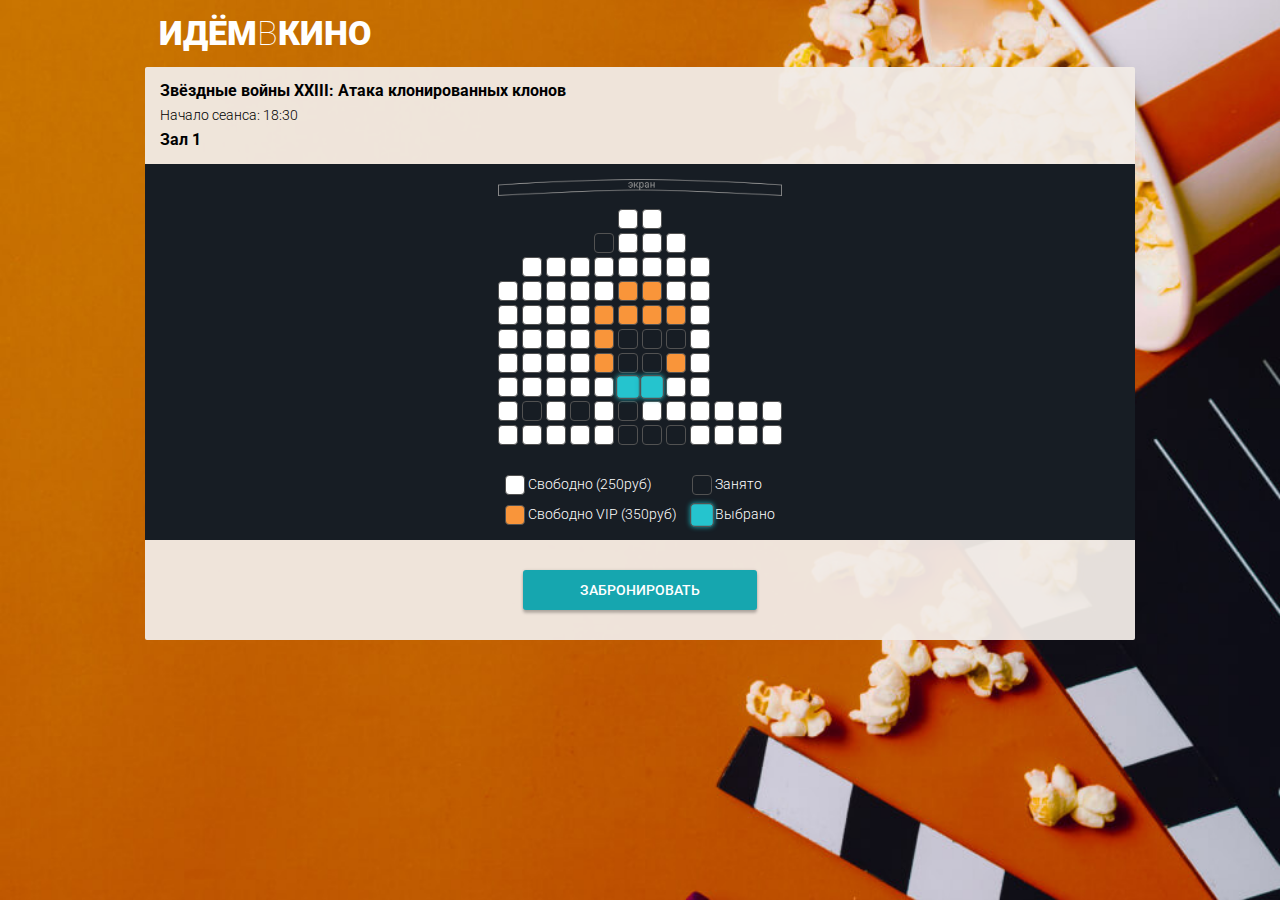
==== hall.html @ d0161876 "initial" ====
<!DOCTYPE html>
<html lang="ru">

<head>
  <meta charset="UTF-8">
  <meta name="viewport" content="width=device-width, initial-scale=1.0">
  <meta http-equiv="X-UA-Compatible" content="ie=edge">
  <title>ИдёмВКино</title>
  <script src="js/hall.js" defer></script>
  <link rel="stylesheet" href="css/normalize.css">
  <link rel="stylesheet" href="css/styles.css">
  <link href="https://fonts.googleapis.com/css?family=Roboto:100,300,400,500,700,900&amp;subset=cyrillic,cyrillic-ext,latin-ext" rel="stylesheet">
</head>

<body>
  <header class="page-header">
    <h1 class="page-header__title">Идём<span>в</span>кино</h1>
  </header>
  
  <main>
    <section class="buying">
      <div class="buying__info">
        <div class="buying__info-description">
          <h2 class="buying__info-title">Звёздные войны XXIII: Атака клонированных клонов</h2>
          <p class="buying__info-start">Начало сеанса: 18:30</p>
          <p class="buying__info-hall">Зал 1</p>          
        </div>
        <div class="buying__info-hint">
          <p>Тапните дважды,<br>чтобы увеличить</p>
        </div>
      </div>
      <div class="conf-step">
        <div class="conf-step__wrapper">
          <div class="conf-step__row">
            <span class="conf-step__chair conf-step__chair_disabled"></span><span class="conf-step__chair conf-step__chair_disabled"></span>
            <span class="conf-step__chair conf-step__chair_disabled"></span><span class="conf-step__chair conf-step__chair_disabled"></span>
              <span class="conf-step__chair conf-step__chair_disabled"></span><span class="conf-step__chair conf-step__chair_standart"></span>
              <span class="conf-step__chair conf-step__chair_standart"></span><span class="conf-step__chair conf-step__chair_disabled"></span>
              <span class="conf-step__chair conf-step__chair_disabled"></span><span class="conf-step__chair conf-step__chair_disabled"></span>
            <span class="conf-step__chair conf-step__chair_disabled"></span><span class="conf-step__chair conf-step__chair_disabled"></span>
            </div>  

            <div class="conf-step__row">
              <span class="conf-step__chair conf-step__chair_disabled"></span><span class="conf-step__chair conf-step__chair_disabled"></span>
              <span class="conf-step__chair conf-step__chair_disabled"></span><span class="conf-step__chair conf-step__chair_disabled"></span>
              <span class="conf-step__chair conf-step__chair_taken"></span><span class="conf-step__chair conf-step__chair_standart"></span>
              <span class="conf-step__chair conf-step__chair_standart"></span><span class="conf-step__chair conf-step__chair_standart"></span>
              <span class="conf-step__chair conf-step__chair_disabled"></span><span class="conf-step__chair conf-step__chair_disabled"></span>
              <span class="conf-step__chair conf-step__chair_disabled"></span><span class="conf-step__chair conf-step__chair_disabled"></span>
            </div>  

            <div class="conf-step__row">
              <span class="conf-step__chair conf-step__chair_disabled"></span><span class="conf-step__chair conf-step__chair_standart"></span>
              <span class="conf-step__chair conf-step__chair_standart"></span><span class="conf-step__chair conf-step__chair_standart"></span>
              <span class="conf-step__chair conf-step__chair_standart"></span><span class="conf-step__chair conf-step__chair_standart"></span>
              <span class="conf-step__chair conf-step__chair_standart"></span><span class="conf-step__chair conf-step__chair_standart"></span>
              <span class="conf-step__chair conf-step__chair_standart"></span><span class="conf-step__chair conf-step__chair_disabled"></span>
              <span class="conf-step__chair conf-step__chair_disabled"></span><span class="conf-step__chair conf-step__chair_disabled"></span>
            </div>  

            <div class="conf-step__row">
              <span class="conf-step__chair conf-step__chair_standart"></span><span class="conf-step__chair conf-step__chair_standart"></span>
              <span class="conf-step__chair conf-step__chair_standart"></span><span class="conf-step__chair conf-step__chair_standart"></span>
              <span class="conf-step__chair conf-step__chair_standart"></span><span class="conf-step__chair conf-step__chair_vip"></span>
              <span class="conf-step__chair conf-step__chair_vip"></span><span class="conf-step__chair conf-step__chair_standart"></span>
              <span class="conf-step__chair conf-step__chair_standart"></span><span class="conf-step__chair conf-step__chair_disabled"></span>
              <span class="conf-step__chair conf-step__chair_disabled"></span><span class="conf-step__chair conf-step__chair_disabled"></span>
            </div>  

            <div class="conf-step__row">
              <span class="conf-step__chair conf-step__chair_standart"></span><span class="conf-step__chair conf-step__chair_standart"></span>
              <span class="conf-step__chair conf-step__chair_standart"></span><span class="conf-step__chair conf-step__chair_standart"></span>
              <span class="conf-step__chair conf-step__chair_vip"></span><span class="conf-step__chair conf-step__chair_vip"></span>
              <span class="conf-step__chair conf-step__chair_vip"></span><span class="conf-step__chair conf-step__chair_vip"></span>
              <span class="conf-step__chair conf-step__chair_standart"></span><span class="conf-step__chair conf-step__chair_disabled"></span>
              <span class="conf-step__chair conf-step__chair_disabled"></span><span class="conf-step__chair conf-step__chair_disabled"></span>
            </div>  

            <div class="conf-step__row">
              <span class="conf-step__chair conf-step__chair_standart"></span><span class="conf-step__chair conf-step__chair_standart"></span>
              <span class="conf-step__chair conf-step__chair_standart"></span><span class="conf-step__chair conf-step__chair_standart"></span>
              <span class="conf-step__chair conf-step__chair_vip"></span><span class="conf-step__chair conf-step__chair_taken"></span>
              <span class="conf-step__chair conf-step__chair_taken"></span><span class="conf-step__chair conf-step__chair_taken"></span>
              <span class="conf-step__chair conf-step__chair_standart"></span><span class="conf-step__chair conf-step__chair_disabled"></span>
              <span class="conf-step__chair conf-step__chair_disabled"></span><span class="conf-step__chair conf-step__chair_disabled"></span>
            </div>  

            <div class="conf-step__row">
              <span class="conf-step__chair conf-step__chair_standart"></span><span class="conf-step__chair conf-step__chair_standart"></span>
              <span class="conf-step__chair conf-step__chair_standart"></span><span class="conf-step__chair conf-step__chair_standart"></span>
              <span class="conf-step__chair conf-step__chair_vip"></span><span class="conf-step__chair conf-step__chair_taken"></span>
              <span class="conf-step__chair conf-step__chair_taken"></span><span class="conf-step__chair conf-step__chair_vip"></span>
              <span class="conf-step__chair conf-step__chair_standart"></span><span class="conf-step__chair conf-step__chair_disabled"></span>
              <span class="conf-step__chair conf-step__chair_disabled"></span><span class="conf-step__chair conf-step__chair_disabled"></span>
            </div>  

            <div class="conf-step__row">
              <span class="conf-step__chair conf-step__chair_standart"></span><span class="conf-step__chair conf-step__chair_standart"></span>
              <span class="conf-step__chair conf-step__chair_standart"></span><span class="conf-step__chair conf-step__chair_standart"></span>
              <span class="conf-step__chair conf-step__chair_standart"></span><span class="conf-step__chair conf-step__chair_selected"></span>
              <span class="conf-step__chair conf-step__chair_selected"></span><span class="conf-step__chair conf-step__chair_standart"></span>
              <span class="conf-step__chair conf-step__chair_standart"></span><span class="conf-step__chair conf-step__chair_disabled"></span>
              <span class="conf-step__chair conf-step__chair_disabled"></span><span class="conf-step__chair conf-step__chair_disabled"></span>
            </div>  

            <div class="conf-step__row">
              <span class="conf-step__chair conf-step__chair_standart"></span><span class="conf-step__chair conf-step__chair_taken"></span>
              <span class="conf-step__chair conf-step__chair_standart"></span><span class="conf-step__chair conf-step__chair_taken"></span>
              <span class="conf-step__chair conf-step__chair_standart"></span><span class="conf-step__chair conf-step__chair_taken"></span>
              <span class="conf-step__chair conf-step__chair_standart"></span><span class="conf-step__chair conf-step__chair_standart"></span>
              <span class="conf-step__chair conf-step__chair_standart"></span><span class="conf-step__chair conf-step__chair_standart"></span>
              <span class="conf-step__chair conf-step__chair_standart"></span><span class="conf-step__chair conf-step__chair_standart"></span>
            </div>  

            <div class="conf-step__row">
              <span class="conf-step__chair conf-step__chair_standart"></span><span class="conf-step__chair conf-step__chair_standart"></span>
              <span class="conf-step__chair conf-step__chair_standart"></span><span class="conf-step__chair conf-step__chair_standart"></span>
              <span class="conf-step__chair conf-step__chair_standart"></span><span class="conf-step__chair conf-step__chair_taken"></span>
              <span class="conf-step__chair conf-step__chair_taken"></span><span class="conf-step__chair conf-step__chair_taken"></span>
              <span class="conf-step__chair conf-step__chair_standart"></span><span class="conf-step__chair conf-step__chair_standart"></span>
              <span class="conf-step__chair conf-step__chair_standart"></span><span class="conf-step__chair conf-step__chair_standart"></span>
            </div>
        </div>
        <div class="conf-step__legend">
          <div class="col">
            <p class="conf-step__legend-price"><span class="conf-step__chair conf-step__chair_standart"></span> Свободно (<span class="conf-step__legend-value price-standart">250</span>руб)</p>
            <p class="conf-step__legend-price"><span class="conf-step__chair conf-step__chair_vip"></span> Свободно VIP (<span class="conf-step__legend-value price-vip">350</span>руб)</p>            
          </div>
          <div class="col">
            <p class="conf-step__legend-price"><span class="conf-step__chair conf-step__chair_taken"></span> Занято</p>
            <p class="conf-step__legend-price"><span class="conf-step__chair conf-step__chair_selected"></span> Выбрано</p>                    
          </div>
        </div>
      </div>
      <button class="acceptin-button"  >Забронировать</button>
    </section>     
  </main>
  <script src="js/createRequest.js"></script>
</body>
</html>
---- css/styles.css ----
@charset "UTF-8";
* {
  margin: 0;
  padding: 0;
  box-sizing: border-box;
}

html {
  font-family: "Roboto", sans-serif;
  font-size: 62.5%;
}

body {
  background-image: url("../i/background.jpg");
  background-size: cover;
  background-attachment: fixed;
  background-position: right;
}

.page-header {
  padding: 1.4rem;
}

.page-header__title {
  margin: 0;
  font-weight: 900;
  font-size: 3.4rem;
  color: #FFFFFF;
  text-transform: uppercase;
}
.page-header__title span {
  font-weight: 100;
}

/* ~~~~~~~~~~~~ Главная ~~~~~~~~~~~~ */
.page-nav {
  position: sticky;
  top: 2px;
  padding-bottom: 1rem;
  display: flex;
  flex-wrap: nowrap;
  align-items: stretch;
  color: #000000;
  z-index: 10;
}
.page-nav .page-nav__day {
  flex-basis: calc(100% / 8);
  font-size: 1.2rem;
  padding: 1rem;
  background: rgba(255, 255, 255, 0.9);
  box-shadow: 0px 2px 2px rgba(0, 0, 0, 0.24), 0px 0px 2px rgba(0, 0, 0, 0.12);
  border-radius: 2px;
  text-decoration: none;
  color: #000000;
}
.page-nav .page-nav__day + .page-nav__day {
  margin-left: 1px;
}
.page-nav .page-nav__day .page-nav__day-week::after {
  content: ',';
}
.page-nav .page-nav__day .page-nav__day-number::before {
  content: ' ';
}
.page-nav .page-nav__day .page-nav__day-week, .page-nav .page-nav__day .page-nav__day-number {
  display: block;
}
.page-nav .page-nav__day_chosen {
  flex-grow: 1;
  background-color: #FFFFFF;
  font-weight: 700;
  transform: scale(1.1);
}
.page-nav .page-nav__day_weekend {
  color: #DE2121;
}
.page-nav .page-nav__day_next {
  text-align: center;
}
.page-nav .page-nav__day_next::before {
  content: '>';
  font-family: monospace;
  font-weight: 700;
  font-size: 2.4rem;
}
.page-nav .page-nav__day_today .page-nav__day-week::before {
  content: 'Сегодня';
  display: block;
}
.page-nav .page-nav__day_today .page-nav__day-week, .page-nav .page-nav__day_today .page-nav__day-number {
  display: inline;
}

.movie {
  position: relative;
  padding: 1.5rem;
  margin-top: 3rem;
  background: rgba(241, 235, 230, 0.95);
  color: #000000;
}
.movie .movie__info {
  display: flex;
}
.movie .movie__poster {
  position: relative;
  width: 12.5rem;
  height: 17.5rem;
  /*    left: 1.5rem;
      top: -1.5rem;*/
}
.movie .movie__poster .movie__poster-image {
  position: relative;
  top: -3rem;
  width: 12.5rem;
  height: 17.5rem;
}
.movie .movie__poster::after {
  content: '';
  display: block;
  position: absolute;
  right: -0.7rem;
  top: -3rem;
  border: 1.5rem solid transparent;
  border-bottom: 0 solid transparent;
  border-right: 0 solid transparent;
  border-left: 0.7rem solid #772720;
}
.movie .movie__description {
  flex-grow: 1;
  padding-left: 1.5rem;
}
.movie .movie__title {
  font-weight: 700;
  font-size: 1.6rem;
}
.movie .movie__synopsis {
  font-size: 1.4rem;
  margin-top: 1rem;
}
.movie .movie__data {
  font-size: 1.4rem;
  font-weight: 300;
  margin-top: 1rem;
}
.movie .movie-seances__hall + .movie-seances__hall {
  margin-top: 2rem;
}
.movie .movie-seances__hall .movie-seances__hall-title {
  font-weight: 700;
  font-size: 1.6rem;
}
.movie .movie-seances__hall .movie-seances__list {
  margin-top: 0.7rem;
  font-size: 0;
}
.movie .movie-seances__hall .movie-seances__time-block {
  display: inline-block;
  margin-bottom: 4px;
}
.movie .movie-seances__hall .movie-seances__time-block:nth-last-of-type(n + 1) {
  margin-right: 4px;
}
.movie .movie-seances__hall .movie-seances__time {
  display: block;
  padding: 8px;
  box-shadow: 0px 2px 2px rgba(0, 0, 0, 0.24), 0px 0px 2px rgba(0, 0, 0, 0.12);
  border-radius: 2px;
  background-color: #FFFFFF;
  color: #000000;
  text-decoration: none;
  font-size: 1.5rem;
}

/* ~~~~~~~~~~~~ Кинозал ~~~~~~~~~~~~ */
.acceptin-button {
  display: block;
  margin: 3rem auto 0;
  box-shadow: 0px 3px 3px rgba(0, 0, 0, 0.24), 0px 0px 3px rgba(0, 0, 0, 0.12);
  border-radius: 3px;
  border: none;
  padding: 12px 57px;
  text-transform: uppercase;
  font-weight: 500;
  font-size: 1.4rem;
  background-color: #16A6AF;
  color: #FFFFFF;
}

.buying {
  background-color: rgba(241, 235, 230, 0.95);
  padding-bottom: 3rem;
}

.buying__info {
  display: flex;
  align-items: center;
  justify-content: space-between;
  padding: 1.5rem;
}
.buying__info .buying__info-description {
  padding-right: 1.5rem;
}
.buying__info .buying__info-title, .buying__info .buying__info-hall {
  font-size: 1.6rem;
  font-weight: 700;
}
.buying__info .buying__info-start {
  font-size: 1.4rem;
  font-weight: 300;
  margin: 0.7rem 0;
}
.buying__info .buying__info-hint {
  position: relative;
  font-weight: 300;
  font-size: 1.4rem;
  text-align: center;
}
.buying__info .buying__info-hint p {
  position: relative;
  width: 10rem;
}
.buying__info .buying__info-hint p::before {
  content: '';
  position: absolute;
  left: -1rem;
  top: calc(50% - 1.6rem);
  display: block;
  width: 2.4rem;
  height: 3.2rem;
  background-image: url(../i/hint.png);
  background-size: 2.4rem 3.2rem;
}

.conf-step {
  text-align: center;
  background-color: #171D24;
  padding: 1.5rem 3rem 1.5rem;
}

.conf-step__wrapper {
  font-size: 0;
  display: inline-block;
  background-image: url(../i/screen.png);
  background-position: top;
  background-repeat: no-repeat;
  background-size: 100%;
  padding-top: 3rem;
}
.conf-step__wrapper::before {
  content: '';
}

.conf-step__row + .conf-step__row {
  margin-top: 4px;
}

.conf-step__chair {
  display: inline-block;
  vertical-align: middle;
  width: 2rem;
  height: 2rem;
  border: 1px solid #525252;
  box-sizing: border-box;
  border-radius: 4px;
}
.conf-step__chair:not(:first-of-type) {
  margin-left: 4px;
}

.conf-step__chair_disabled {
  opacity: 0;
}

.conf-step__chair_standart {
  background-color: #FFFFFF;
}

.conf-step__chair_vip {
  background-color: #F9953A;
}

.conf-step__chair_taken {
  background-color: transparent;
}

.conf-step__chair_selected {
  background-color: #25C4CE;
  box-shadow: 0px 0px 4px #16A6AF;
  transform: scale(1.2);
}

.conf-step__legend {
  padding-top: 3rem;
  font-size: 1.4rem;
  font-weight: 300;
  color: #FFFFFF;
  display: flex;
  flex-wrap: nowrap;
  text-align: left;
}
.conf-step__legend .col {
  max-width: 25rem;
}
.conf-step__legend .col:first-of-type {
  padding-right: 1.5rem;
  margin-left: auto;
}
.conf-step__legend .col:last-of-type {
  margin-right: auto;
}
.conf-step__legend .conf-step__legend-price + .conf-step__legend-price {
  margin-top: 1rem;
}

/* ~~~~~~~~~~~~ Билет ~~~~~~~~~~~~ */
.tichet__check, .ticket__info-wrapper {
  padding-left: 1.5rem;
  padding-right: 1.5rem;
  background-color: rgba(241, 235, 230, 0.95);
}

.tichet__check {
  position: relative;
  padding-top: 2.5rem;
  padding-bottom: 2.5rem;
}
.tichet__check::before {
  content: '';
  display: block;
  position: absolute;
  top: -3px;
  left: 0;
  right: 0;
  height: 3px;
  background-image: url(../i/border-top.png);
  background-size: 10px 3px;
}
.tichet__check::after {
  content: '';
  display: block;
  position: absolute;
  bottom: -3px;
  left: 0;
  right: 0;
  height: 3px;
  background-image: url(../i/border-bottom.png);
  background-size: 10px 3px;
}

.ticket__info-wrapper {
  position: relative;
  margin-top: 6px;
  padding-top: 2rem;
  padding-bottom: 3rem;
}
.ticket__info-wrapper::before {
  content: '';
  display: block;
  position: absolute;
  top: -3px;
  left: 0;
  right: 0;
  height: 3px;
  background-image: url(../i/border-top.png);
  background-size: 10px 3px;
}
.ticket__info-wrapper::after {
  content: '';
  display: block;
  position: absolute;
  bottom: -3px;
  left: 0;
  right: 0;
  height: 3px;
  background-image: url(../i/border-bottom.png);
  background-size: 10px 3px;
}

.ticket__check-title {
  font-weight: 700;
  font-size: 2.2rem;
  text-transform: uppercase;
  color: #C76F00;
}

.ticket__info {
  font-size: 1.6rem;
  color: #000000;
}
.ticket__info + .ticket__info {
  margin-top: 1rem;
}

.ticket__details {
  font-weight: 700;
}

.ticket__hint {
  font-weight: 300;
  font-size: 1.4rem;
  margin-top: 3rem;
}
.ticket__hint + .ticket__hint {
  margin-top: 1rem;
}

.ticket__info-qr {
  display: block;
  margin: 3rem auto 0;
  width: 20rem;
  height: 20rem;
}

@media screen and (min-width: 479px) {
  .page-nav .page-nav__day {
    padding: 1rem 2rem;
  }
}
@media screen and (min-width: 990px) {
  .page-header, nav, main {
    width: 990px;
    margin: auto;
  }

  .movie, .buying {
    border-radius: 2px;
  }

  .buying__info-hint {
    display: none;
  }
}

/*================================================================*/

.movie .movie-seances__hall .acceptin-button-disabled {
 background-color: #888888;
 pointer-events: none
}

.acceptin-button:disabled {
  background-color: #888888;
  pointer-events: none
 }
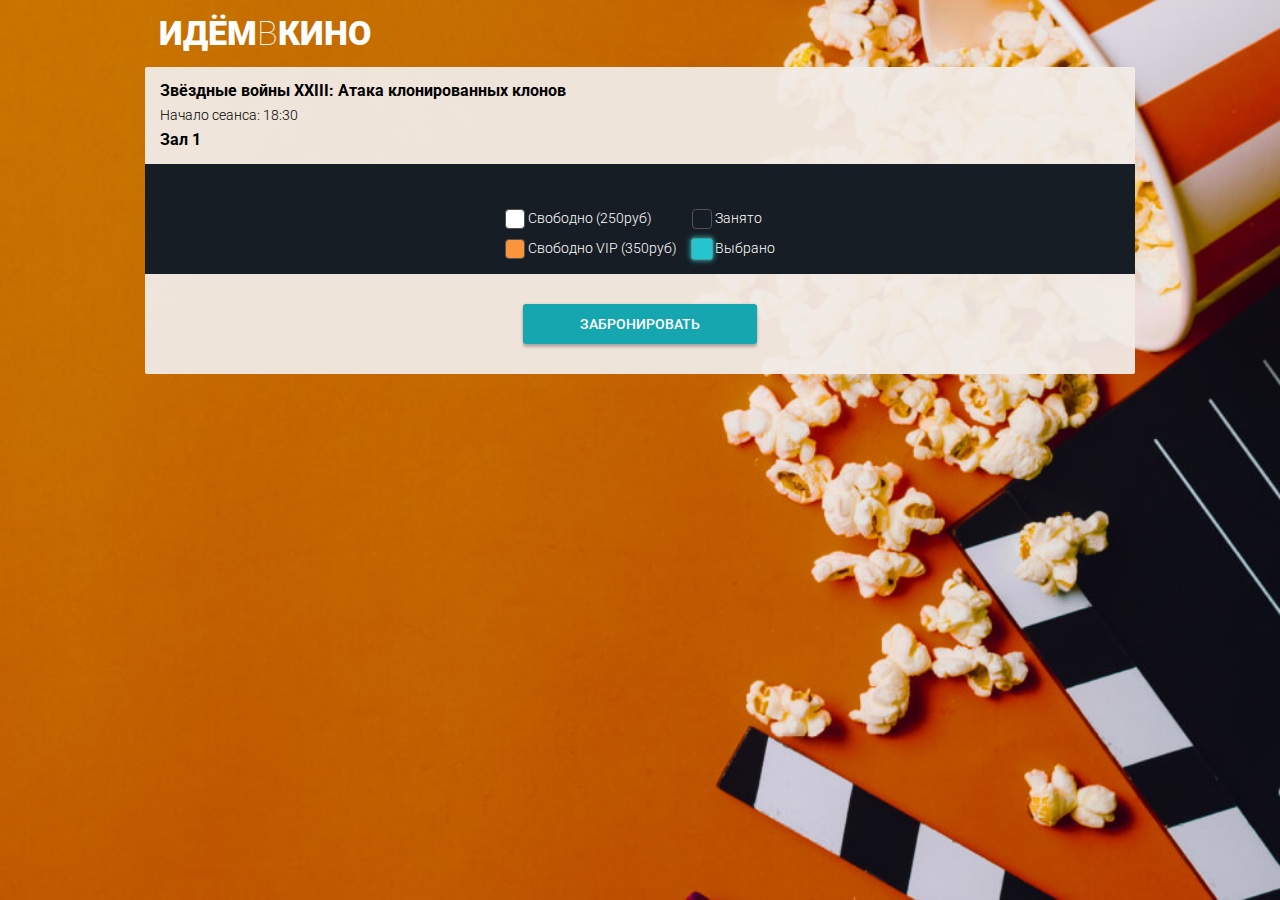
==== commit dd672edb: "Вар.1" ====
--- a/hall.html
+++ b/hall.html
@@ -6,7 +6,7 @@
   <meta name="viewport" content="width=device-width, initial-scale=1.0">
   <meta http-equiv="X-UA-Compatible" content="ie=edge">
   <title>ИдёмВКино</title>
-  <script src="js/hall.js" defer></script>
+  <!-- <script src="js/hall.js" defer></script> -->
   <link rel="stylesheet" href="css/normalize.css">
   <link rel="stylesheet" href="css/styles.css">
   <link href="https://fonts.googleapis.com/css?family=Roboto:100,300,400,500,700,900&amp;subset=cyrillic,cyrillic-ext,latin-ext" rel="stylesheet">
@@ -30,7 +30,7 @@
         </div>
       </div>
       <div class="conf-step">
-        <div class="conf-step__wrapper">
+        <!-- <div class="conf-step__wrapper">
           <div class="conf-step__row">
             <span class="conf-step__chair conf-step__chair_disabled"></span><span class="conf-step__chair conf-step__chair_disabled"></span>
             <span class="conf-step__chair conf-step__chair_disabled"></span><span class="conf-step__chair conf-step__chair_disabled"></span>
@@ -120,7 +120,7 @@
               <span class="conf-step__chair conf-step__chair_standart"></span><span class="conf-step__chair conf-step__chair_standart"></span>
               <span class="conf-step__chair conf-step__chair_standart"></span><span class="conf-step__chair conf-step__chair_standart"></span>
             </div>
-        </div>
+        </div> -->
         <div class="conf-step__legend">
           <div class="col">
             <p class="conf-step__legend-price"><span class="conf-step__chair conf-step__chair_standart"></span> Свободно (<span class="conf-step__legend-value price-standart">250</span>руб)</p>
@@ -132,9 +132,11 @@
           </div>
         </div>
       </div>
-      <button class="acceptin-button"  >Забронировать</button>
-    </section>     
+      <!-- <button class="acceptin-button" type="button" onclick="location.href='payment.html'" >Забронировать</button> -->
+      <button class="acceptin-button" type="button" >Забронировать</button>
   </main>
-  <script src="js/createRequest.js"></script>
+  <!-- <script src="js/createRequest.js"></script> -->
+  <script src="js/functions.js"></script>
+  <script src="js/hall.js"></script>
 </body>
 </html>--- a/css/styles.css
+++ b/css/styles.css
@@ -11,6 +11,7 @@
 }
 
 body {
+  min-width: 320px;
   background-image: url("../i/background.jpg");
   background-size: cover;
   background-attachment: fixed;
@@ -184,6 +185,7 @@
   font-size: 1.4rem;
   background-color: #16A6AF;
   color: #FFFFFF;
+  cursor: pointer;
 }
 
 .buying {
@@ -235,6 +237,13 @@
   text-align: center;
   background-color: #171D24;
   padding: 1.5rem 3rem 1.5rem;
+}
+
+@media (max-width: 344px) {
+  .conf-step {
+    padding-left: 0;
+    padding-right: 0;
+  }
 }
 
 .conf-step__wrapper {
@@ -433,14 +442,8 @@
 
 /*================================================================*/
 
-.movie .movie-seances__hall .acceptin-button-disabled {
- background-color: #888888;
- pointer-events: none
-}
-
-.acceptin-button:disabled {
-  background-color: #888888;
-  pointer-events: none
+ #qrcode > * {
+  width: 100%
  }
 
 
